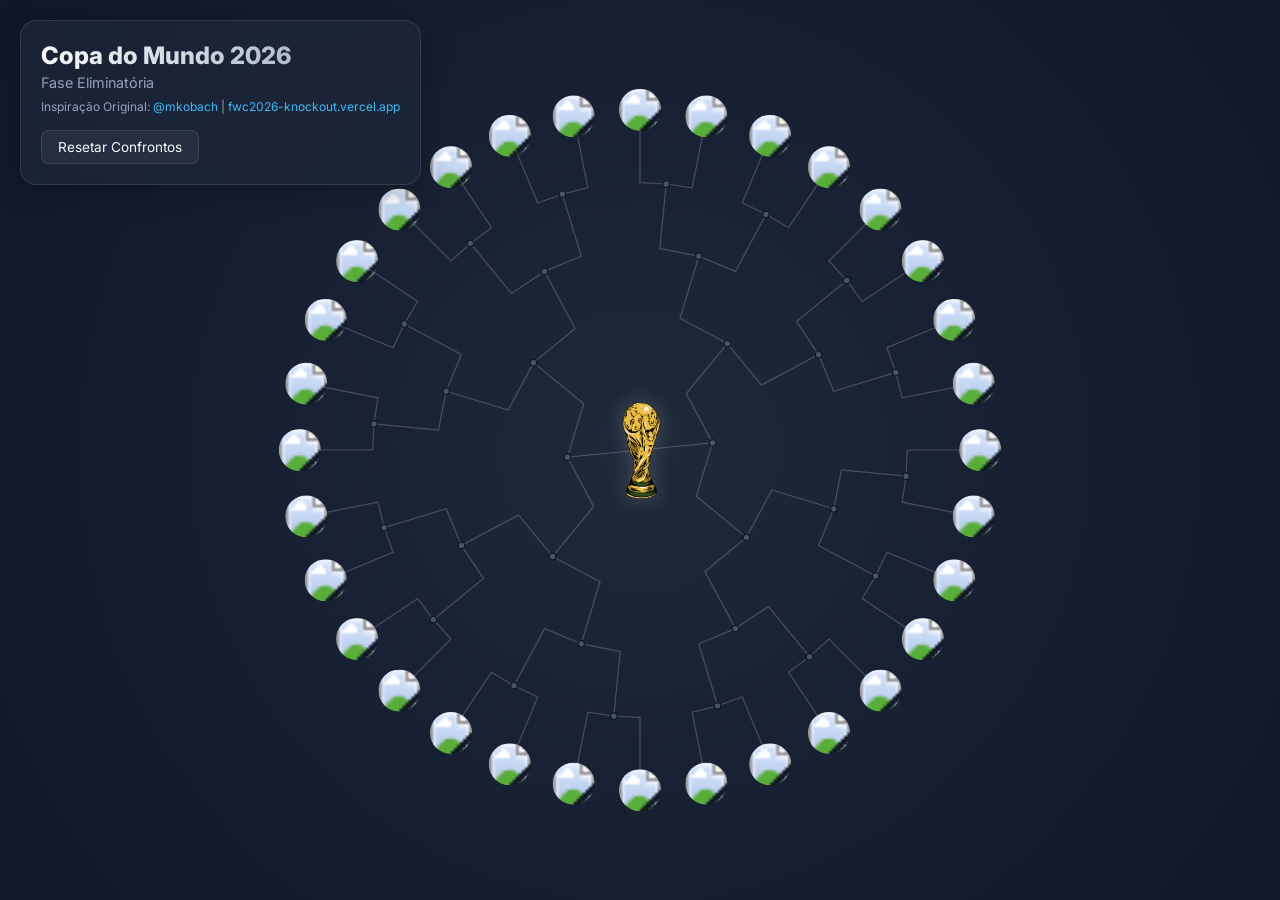
==== index.html @ de720d36 "Initial commit: World Cup 2026 Bracket App" ====
<!DOCTYPE html>
<html lang="pt-BR">
<head>
    <meta charset="UTF-8">
    <meta name="viewport" content="width=device-width, initial-scale=1.0">
    <title>Copa do Mundo 2026 - Fase Eliminatória</title>
    <!-- Modern Typography -->
    <link rel="preconnect" href="https://fonts.googleapis.com">
    <link rel="preconnect" href="https://fonts.gstatic.com" crossorigin>
    <link href="https://fonts.googleapis.com/css2?family=Inter:wght@300;400;600;800&display=swap" rel="stylesheet">
    <link rel="stylesheet" href="styles.css">
    
    <!-- Meta tags for SEO and sharing -->
    <meta name="description" content="Visualização circular interativa da fase eliminatória da Copa do Mundo de 2026.">
    <meta property="og:title" content="Copa do Mundo 2026 - Knockout Stage">
    <meta property="og:description" content="Acompanhe e simule os confrontos da Copa do Mundo de 2026 em uma visualização circular.">
</head>
<body>
    <div class="app-container">
        <header>
            <h1>Copa do Mundo 2026</h1>
            <p>Fase Eliminatória</p>
            <p class="credits">Inspiração Original: <a href="https://x.com/mkobach/status/2071353471295430705" target="_blank" rel="noopener noreferrer">@mkobach</a> | <a href="https://fwc2026-knockout.vercel.app/" target="_blank" rel="noopener noreferrer">fwc2026-knockout.vercel.app</a></p>
            <div class="controls">
                <button id="reset-btn" class="glass-btn">Resetar Confrontos</button>
            </div>
        </header>

        <main class="bracket-container" id="bracket-container">
            <!-- SVG will be injected here by script.js -->
            <div id="trophy-container" class="trophy-container">
                <img src="—Pngtree—world cup trophy_8804429.png" class="trophy-icon" id="trophy-icon" alt="Trophy">
                <div class="winner-name" id="winner-name"></div>
            </div>
        </main>
    </div>

    <div id="tooltip" class="custom-tooltip"></div>
    <script src="script.js"></script>
</body>
</html>
---- styles.css ----
:root {
    --bg-color-1: #0f172a;
    --bg-color-2: #1e293b;
    --text-primary: #f8fafc;
    --text-secondary: #94a3b8;
    --accent-color: #38bdf8;
    --accent-glow: rgba(56, 189, 248, 0.6);
    --glass-bg: rgba(30, 41, 59, 0.7);
    --glass-border: rgba(255, 255, 255, 0.1);
    --winner-glow: #fbbf24;
}

* {
    box-sizing: border-box;
    margin: 0;
    padding: 0;
}

body {
    font-family: 'Inter', sans-serif;
    background: radial-gradient(circle at center, var(--bg-color-2), var(--bg-color-1));
    color: var(--text-primary);
    min-height: 100vh;
    display: flex;
    justify-content: center;
    align-items: center;
    overflow: hidden;
}

.app-container {
    width: 100%;
    height: 100vh;
    display: flex;
    flex-direction: column;
    position: relative;
}

header {
    position: absolute;
    top: 20px;
    left: 20px;
    z-index: 10;
    background: var(--glass-bg);
    backdrop-filter: blur(10px);
    -webkit-backdrop-filter: blur(10px);
    border: 1px solid var(--glass-border);
    padding: 20px;
    border-radius: 16px;
    box-shadow: 0 4px 30px rgba(0, 0, 0, 0.3);
}

header h1 {
    font-size: 1.5rem;
    font-weight: 800;
    margin-bottom: 4px;
    background: linear-gradient(90deg, #f8fafc, #94a3b8);
    -webkit-background-clip: text;
    -webkit-text-fill-color: transparent;
}

header p {
    font-size: 0.9rem;
    color: var(--text-secondary);
    margin-bottom: 8px;
}

header .credits {
    font-size: 0.75rem;
    margin-bottom: 16px;
}

header .credits a {
    color: var(--accent-color);
    text-decoration: none;
    transition: text-shadow 0.3s;
}

header .credits a:hover {
    text-shadow: 0 0 8px var(--accent-glow);
}

.glass-btn {
    background: rgba(255, 255, 255, 0.05);
    border: 1px solid var(--glass-border);
    color: var(--text-primary);
    padding: 8px 16px;
    border-radius: 8px;
    font-family: 'Inter', sans-serif;
    font-size: 0.85rem;
    cursor: pointer;
    transition: all 0.3s ease;
}

.glass-btn:hover {
    background: rgba(255, 255, 255, 0.1);
    box-shadow: 0 0 10px rgba(255, 255, 255, 0.1);
}

.bracket-container {
    flex: 1;
    display: flex;
    justify-content: center;
    align-items: center;
    position: relative;
    width: 100%;
    height: 100%;
}

/* SVG Styles */
#bracket-svg {
    position: absolute;
    top: 50%;
    left: 50%;
    transform: translate(-50%, -50%);
    width: 90vmin;
    height: 90vmin;
    overflow: visible;
}

.bracket-path {
    fill: none;
    stroke: rgba(255, 255, 255, 0.2);
    stroke-width: 1.5;
    transition: stroke 0.4s ease, stroke-width 0.4s ease;
}

.bracket-path.active {
    stroke: var(--accent-color);
    stroke-width: 2.5;
    filter: drop-shadow(0 0 4px var(--accent-glow));
}

.bracket-path.loser {
    stroke: rgba(255, 255, 255, 0.05);
}

.team-flag {
    cursor: pointer;
    transition: transform 0.5s cubic-bezier(0.4, 0, 0.2, 1), filter 0.4s ease, opacity 0.4s ease;
    filter: drop-shadow(0 4px 6px rgba(0,0,0,0.5));
}

.team-flag.loser {
    opacity: 0.15;
    pointer-events: none;
    filter: grayscale(100%);
}

.team-flag:hover:not(.loser) {
    filter: drop-shadow(0 0 8px var(--accent-glow)) brightness(1.2);
}

.bracket-node {
    fill: #475569;
    stroke: var(--bg-color-1);
    stroke-width: 1.5;
}


.trophy-container {
    position: absolute;
    top: 50%;
    left: 50%;
    pointer-events: none;
    z-index: 5;
}

.trophy-icon {
    position: absolute;
    top: 50%;
    left: 50%;
    transform: translate(-50%, -50%);
    width: 100px;
    height: auto;
    object-fit: contain;
    filter: drop-shadow(0 0 10px rgba(255, 255, 255, 0.2));
    transition: all 0.6s cubic-bezier(0.4, 0, 0.2, 1);
    transform-origin: center;
}

.winner-name {
    position: absolute;
    top: 40px;
    left: 50%;
    transform: translateX(-50%) translateY(10px);
    font-size: 1.2rem;
    font-weight: 800;
    color: var(--winner-glow);
    text-align: center;
    opacity: 0;
    transition: all 0.5s ease;
    text-transform: uppercase;
    letter-spacing: 1px;
    white-space: nowrap;
}

/* Trophy effects when final is decided */
.trophy-container.decided .trophy-icon {
    transform: translate(-50%, calc(-50% - 90px)) scale(1.3);
    filter: drop-shadow(0 0 20px var(--winner-glow));
}

.trophy-container.decided .winner-name {
    opacity: 1;
    transform: translateX(-50%) translateY(0);
    filter: drop-shadow(0 0 8px var(--winner-glow));
}

/* Background glow effect for winner */
.winner-bg-glow {
    position: absolute;
    top: 50%;
    left: 50%;
    transform: translate(-50%, -50%);
    width: 20vmin;
    height: 20vmin;
    border-radius: 50%;
    background: radial-gradient(circle, rgba(251, 191, 36, 0.2) 0%, transparent 70%);
    opacity: 0;
    pointer-events: none;
    transition: opacity 1s ease;
}

.winner-bg-glow.active {
    opacity: 1;
    animation: pulse 2s infinite alternate;
}

@keyframes pulse {
    0% { transform: translate(-50%, -50%) scale(1); opacity: 0.8; }
    100% { transform: translate(-50%, -50%) scale(1.2); opacity: 1; }
}

/* Tooltip Styles */
.custom-tooltip {
    position: absolute;
    background: var(--glass-bg);
    backdrop-filter: blur(8px);
    -webkit-backdrop-filter: blur(8px);
    color: var(--text-primary);
    padding: 6px 14px;
    border-radius: 8px;
    font-size: 0.9rem;
    font-weight: 600;
    pointer-events: none;
    opacity: 0;
    transform: translate(-50%, -10px);
    transition: opacity 0.2s ease, transform 0.2s ease;
    box-shadow: 0 4px 15px rgba(0, 0, 0, 0.4);
    border: 1px solid var(--glass-border);
    z-index: 100;
    white-space: nowrap;
    text-transform: uppercase;
    letter-spacing: 0.5px;
}

.custom-tooltip.visible {
    opacity: 1;
    transform: translate(-50%, 0);
}
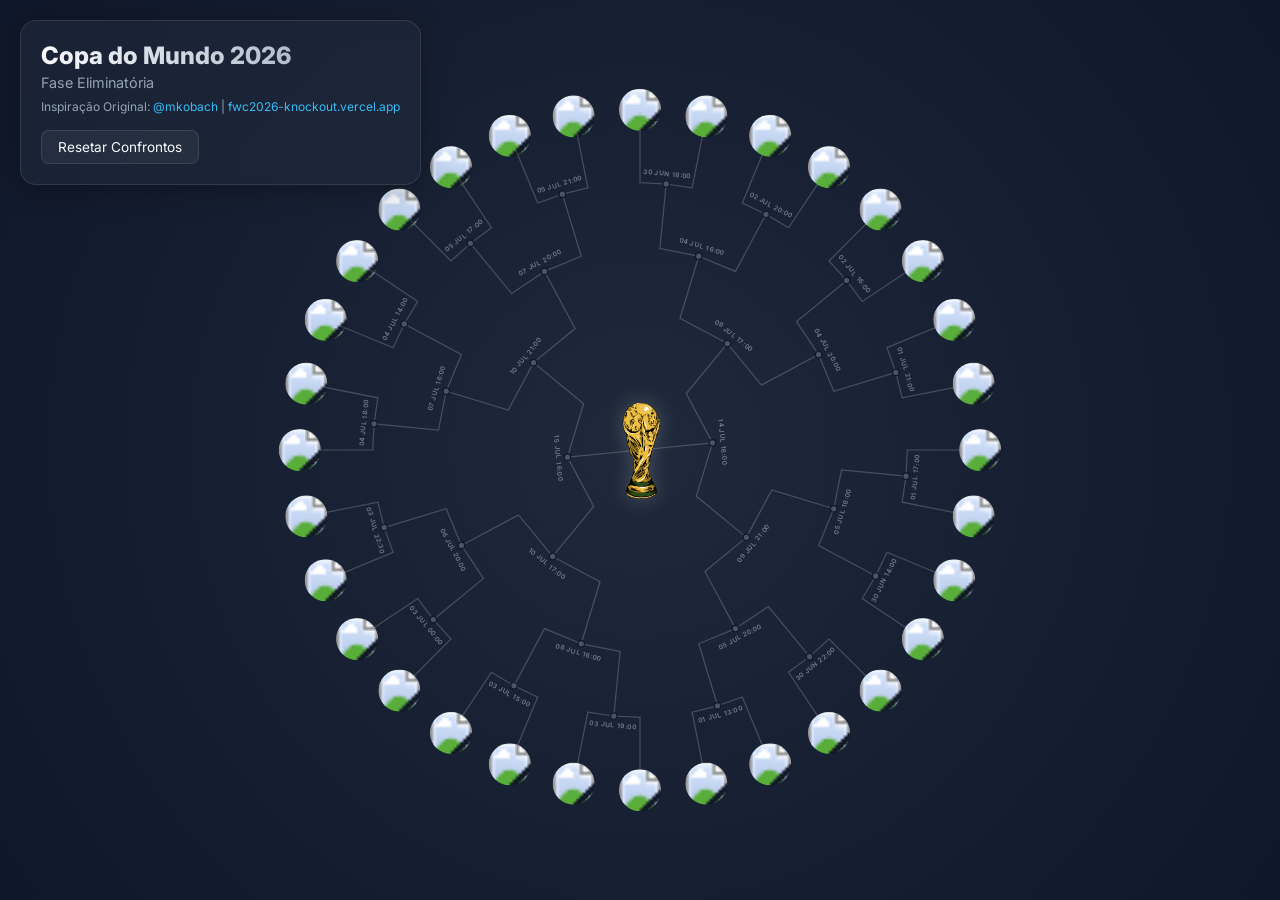
==== commit cbbb031d: "Fix: rename image to avoid GitHub Actions deploy timeout" ====
--- a/index.html
+++ b/index.html
@@ -29,7 +29,7 @@
         <main class="bracket-container" id="bracket-container">
             <!-- SVG will be injected here by script.js -->
             <div id="trophy-container" class="trophy-container">
-                <img src="—Pngtree—world cup trophy_8804429.png" class="trophy-icon" id="trophy-icon" alt="Trophy">
+                <img src="trophy.png" class="trophy-icon" id="trophy-icon" alt="Trophy">
                 <div class="winner-name" id="winner-name"></div>
             </div>
         </main>
--- a/styles.css
+++ b/styles.css
@@ -258,3 +258,45 @@
     opacity: 1;
     transform: translate(-50%, 0);
 }
+
+.match-time {
+    fill: var(--text-secondary);
+    font-size: 8px;
+    font-family: 'Inter', sans-serif;
+    font-weight: 600;
+    pointer-events: none;
+    letter-spacing: 0.5px;
+    opacity: 0.7;
+    text-transform: uppercase;
+}
+
+/* Responsive adjustments for mobile */
+@media (max-width: 768px) {
+    header {
+        top: 10px;
+        left: 10px;
+        right: 10px; /* Allows header to flow naturally within screen width */
+        padding: 12px 16px;
+        border-radius: 12px;
+    }
+    header h1 {
+        font-size: 1.1rem;
+        margin-bottom: 2px;
+    }
+    header p {
+        font-size: 0.8rem;
+        margin-bottom: 4px;
+    }
+    header .credits {
+        font-size: 0.65rem;
+        margin-bottom: 10px;
+    }
+    .glass-btn {
+        padding: 6px 12px;
+        font-size: 0.8rem;
+    }
+    #bracket-svg {
+        /* Shift bracket down on portrait mobile screens to avoid overlap */
+        top: 55%;
+    }
+}
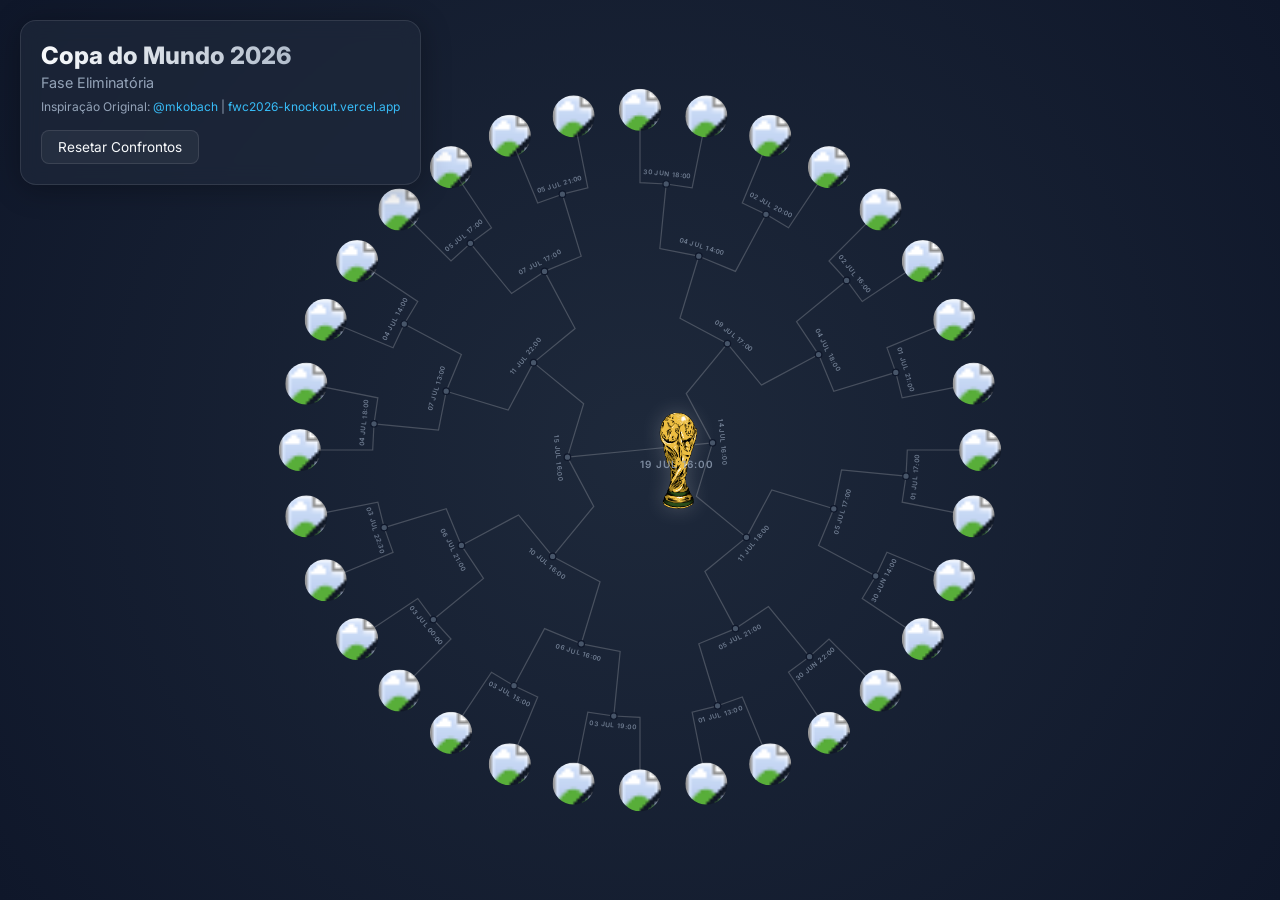
==== commit e76e5278: "UI: Add final match date below trophy" ====
--- a/index.html
+++ b/index.html
@@ -30,6 +30,7 @@
             <!-- SVG will be injected here by script.js -->
             <div id="trophy-container" class="trophy-container">
                 <img src="trophy.png" class="trophy-icon" id="trophy-icon" alt="Trophy">
+                <div class="final-date">19 JUL 16:00</div>
                 <div class="winner-name" id="winner-name"></div>
             </div>
         </main>
--- a/styles.css
+++ b/styles.css
@@ -270,6 +270,16 @@
     text-transform: uppercase;
 }
 
+.final-date {
+    color: var(--text-secondary);
+    font-size: 10px;
+    font-weight: 600;
+    letter-spacing: 1px;
+    margin-top: 8px;
+    opacity: 0.8;
+    text-transform: uppercase;
+}
+
 /* Responsive adjustments for mobile */
 @media (max-width: 768px) {
     header {
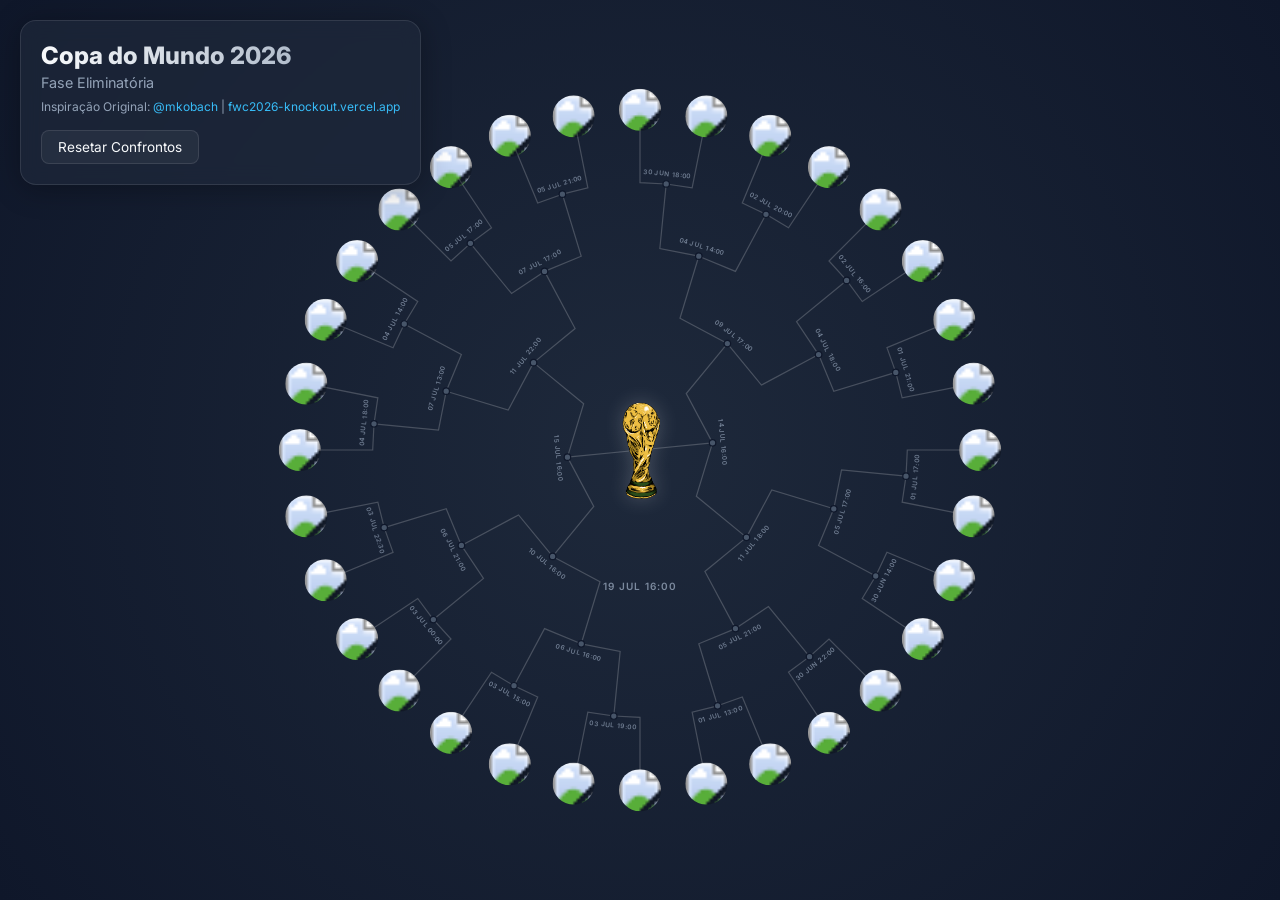
==== commit 36305325: "Fix: adjust final date spacing and add cache busters" ====
--- a/index.html
+++ b/index.html
@@ -8,7 +8,7 @@
     <link rel="preconnect" href="https://fonts.googleapis.com">
     <link rel="preconnect" href="https://fonts.gstatic.com" crossorigin>
     <link href="https://fonts.googleapis.com/css2?family=Inter:wght@300;400;600;800&display=swap" rel="stylesheet">
-    <link rel="stylesheet" href="styles.css">
+    <link rel="stylesheet" href="styles.css?v=2">
     
     <!-- Meta tags for SEO and sharing -->
     <meta name="description" content="Visualização circular interativa da fase eliminatória da Copa do Mundo de 2026.">
@@ -37,6 +37,6 @@
     </div>
 
     <div id="tooltip" class="custom-tooltip"></div>
-    <script src="script.js"></script>
+    <script src="script.js?v=2"></script>
 </body>
 </html>
--- a/styles.css
+++ b/styles.css
@@ -271,13 +271,22 @@
 }
 
 .final-date {
+    position: absolute;
+    top: 130px;
+    left: 50%;
+    transform: translateX(-50%);
     color: var(--text-secondary);
     font-size: 10px;
     font-weight: 600;
     letter-spacing: 1px;
-    margin-top: 8px;
     opacity: 0.8;
     text-transform: uppercase;
+    white-space: nowrap;
+    transition: opacity 0.5s ease;
+}
+
+.trophy-container.decided .final-date {
+    opacity: 0;
 }
 
 /* Responsive adjustments for mobile */
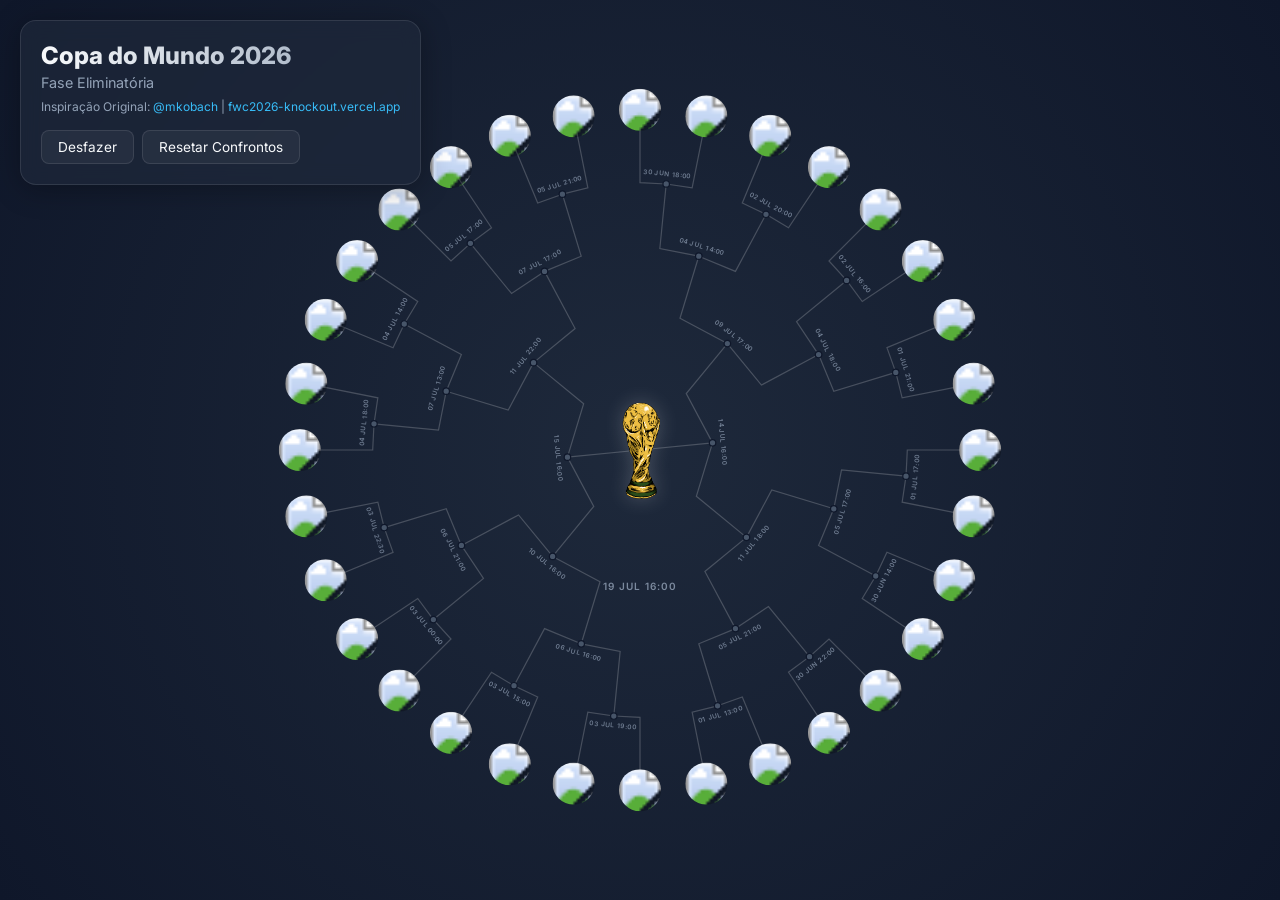
==== commit e0daf4c8: "Feat: Add state persistence and undo functionality" ====
--- a/index.html
+++ b/index.html
@@ -22,6 +22,7 @@
             <p>Fase Eliminatória</p>
             <p class="credits">Inspiração Original: <a href="https://x.com/mkobach/status/2071353471295430705" target="_blank" rel="noopener noreferrer">@mkobach</a> | <a href="https://fwc2026-knockout.vercel.app/" target="_blank" rel="noopener noreferrer">fwc2026-knockout.vercel.app</a></p>
             <div class="controls">
+                <button id="undo-btn" class="glass-btn">Desfazer</button>
                 <button id="reset-btn" class="glass-btn">Resetar Confrontos</button>
             </div>
         </header>
--- a/styles.css
+++ b/styles.css
@@ -69,6 +69,11 @@
     margin-bottom: 16px;
 }
 
+header .controls {
+    display: flex;
+    gap: 8px;
+}
+
 header .credits a {
     color: var(--accent-color);
     text-decoration: none;
